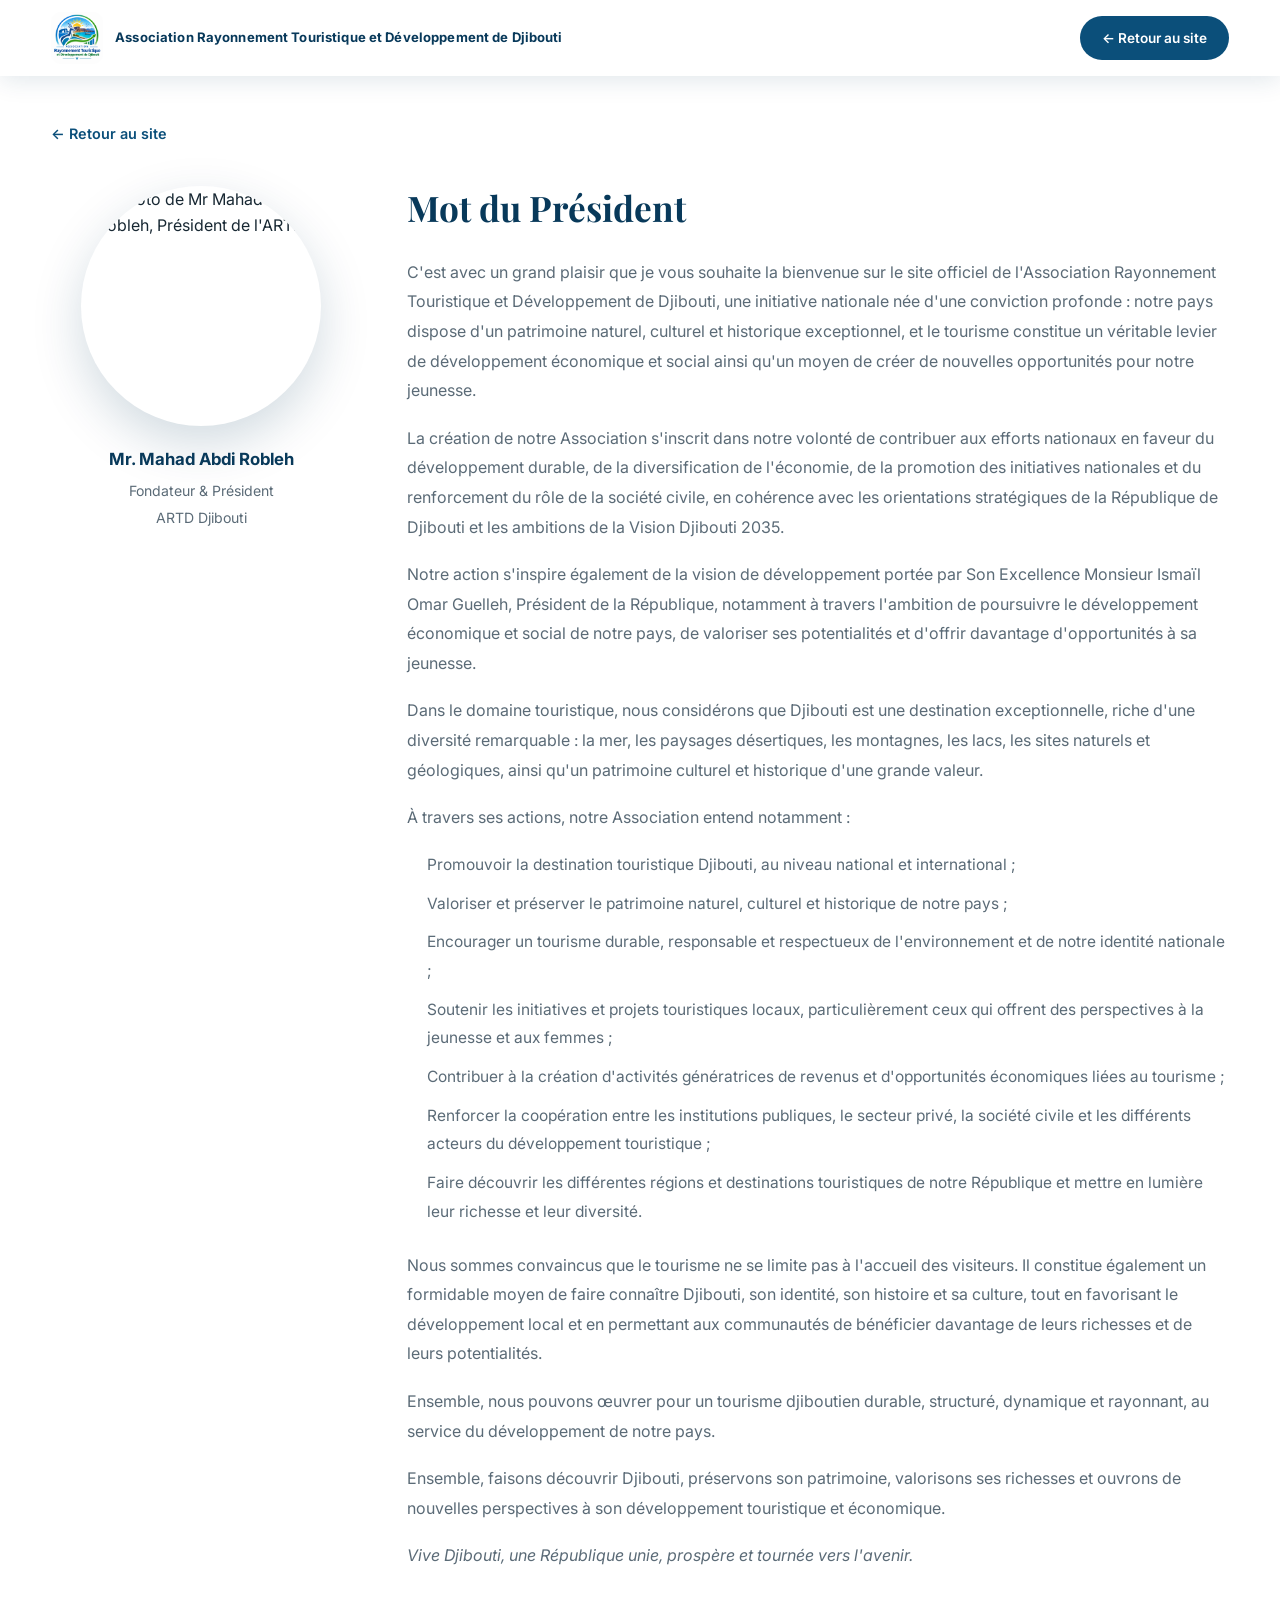
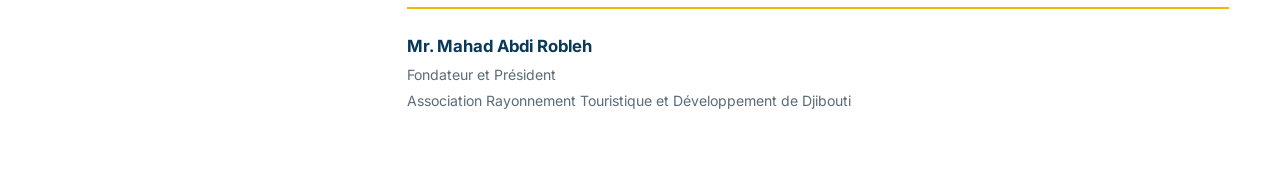
==== mot-du-directeur.html @ 903a3bfc "Create mot-du-directeur.html" ====
<!DOCTYPE html>
<html lang="fr">
<head>
  <meta charset="UTF-8">
  <meta name="viewport" content="width=device-width, initial-scale=1.0">
  <title>Mot du Directeur — ARTD Djibouti</title>
  <link rel="icon" type="image/png" href="assets/logo.png">
  <link rel="preconnect" href="https://fonts.googleapis.com">
  <link rel="preconnect" href="https://fonts.gstatic.com" crossorigin>
  <link href="https://fonts.googleapis.com/css2?family=Playfair+Display:wght@600;700&family=Inter:wght@400;500;600;700&display=swap" rel="stylesheet">
  <link rel="stylesheet" href="css/style.css">
  <style>
    .directeur-page{padding:120px 0 80px}
    .directeur-inner{display:grid;grid-template-columns:300px 1fr;gap:56px;align-items:start}
    .directeur-photo{position:sticky;top:100px;text-align:center}
    .directeur-photo img{width:240px;height:240px;object-fit:cover;border-radius:50%;box-shadow:0 18px 50px rgba(8,57,90,.18);margin:0 auto 20px}
    .directeur-photo strong{display:block;font-size:1.05rem;color:var(--blue-deep);margin-bottom:4px}
    .directeur-photo span{font-size:.88rem;color:var(--muted)}
    .directeur-content h1{font-size:clamp(1.6rem,3vw,2.2rem);color:var(--blue-deep);margin-bottom:28px}
    .directeur-content p{color:var(--muted);line-height:1.85;margin-bottom:18px;font-size:1rem}
    .directeur-content ul{margin:16px 0 24px 20px;color:var(--muted);line-height:1.85}
    .directeur-content ul li{margin-bottom:10px;font-size:.97rem}
    .directeur-signature{margin-top:36px;padding-top:24px;border-top:2px solid var(--gold)}
    .directeur-signature strong{display:block;font-size:1.05rem;color:var(--blue-deep)}
    .directeur-signature span{font-size:.88rem;color:var(--muted)}
    .back-btn{display:inline-flex;align-items:center;gap:8px;margin-bottom:40px;color:var(--blue);font-weight:600;font-size:.9rem}
    .back-btn:hover{color:var(--blue-deep)}
    @media(max-width:860px){
      .directeur-inner{grid-template-columns:1fr}
      .directeur-photo{position:static}
      .directeur-photo img{width:180px;height:180px}
    }
  </style>
</head>
<body>

  <header class="site-header scrolled">
    <div class="header-inner container">
      <a href="index.html" class="brand">
        <img src="assets/logo.png" alt="Logo ARTD" class="brand-logo">
        <span class="brand-text">
          <strong>Association Rayonnement Touristique et Développement de Djibouti</strong>
        </span>
      </a>
      <a href="index.html" class="btn btn-blue btn-header">← Retour au site</a>
    </div>
  </header>

  <main>
    <section class="directeur-page">
      <div class="container">
        <a href="index.html" class="back-btn">← Retour au site</a>
        <div class="directeur-inner">
          <aside class="directeur-photo">
            <img src="assets/img/directeur.jpg" alt="Photo de Mr Mahad Abdi Robleh, Président de l'ARTD">
            <strong>Mr. Mahad Abdi Robleh</strong>
            <span>Fondateur &amp; Président<br>ARTD Djibouti</span>
          </aside>
          <div class="directeur-content">
            <h1>Mot du Président</h1>
            <p>C'est avec un grand plaisir que je vous souhaite la bienvenue sur le site officiel de l'Association Rayonnement Touristique et Développement de Djibouti, une initiative nationale née d'une conviction profonde : notre pays dispose d'un patrimoine naturel, culturel et historique exceptionnel, et le tourisme constitue un véritable levier de développement économique et social ainsi qu'un moyen de créer de nouvelles opportunités pour notre jeunesse.</p>
            <p>La création de notre Association s'inscrit dans notre volonté de contribuer aux efforts nationaux en faveur du développement durable, de la diversification de l'économie, de la promotion des initiatives nationales et du renforcement du rôle de la société civile, en cohérence avec les orientations stratégiques de la République de Djibouti et les ambitions de la Vision Djibouti 2035.</p>
            <p>Notre action s'inspire également de la vision de développement portée par Son Excellence Monsieur Ismaïl Omar Guelleh, Président de la République, notamment à travers l'ambition de poursuivre le développement économique et social de notre pays, de valoriser ses potentialités et d'offrir davantage d'opportunités à sa jeunesse.</p>
            <p>Dans le domaine touristique, nous considérons que Djibouti est une destination exceptionnelle, riche d'une diversité remarquable : la mer, les paysages désertiques, les montagnes, les lacs, les sites naturels et géologiques, ainsi qu'un patrimoine culturel et historique d'une grande valeur.</p>
            <p>À travers ses actions, notre Association entend notamment :</p>
            <ul>
              <li>Promouvoir la destination touristique Djibouti, au niveau national et international ;</li>
              <li>Valoriser et préserver le patrimoine naturel, culturel et historique de notre pays ;</li>
              <li>Encourager un tourisme durable, responsable et respectueux de l'environnement et de notre identité nationale ;</li>
              <li>Soutenir les initiatives et projets touristiques locaux, particulièrement ceux qui offrent des perspectives à la jeunesse et aux femmes ;</li>
              <li>Contribuer à la création d'activités génératrices de revenus et d'opportunités économiques liées au tourisme ;</li>
              <li>Renforcer la coopération entre les institutions publiques, le secteur privé, la société civile et les différents acteurs du développement touristique ;</li>
              <li>Faire découvrir les différentes régions et destinations touristiques de notre République et mettre en lumière leur richesse et leur diversité.</li>
            </ul>
            <p>Nous sommes convaincus que le tourisme ne se limite pas à l'accueil des visiteurs. Il constitue également un formidable moyen de faire connaître Djibouti, son identité, son histoire et sa culture, tout en favorisant le développement local et en permettant aux communautés de bénéficier davantage de leurs richesses et de leurs potentialités.</p>
            <p>Ensemble, nous pouvons œuvrer pour un tourisme djiboutien durable, structuré, dynamique et rayonnant, au service du développement de notre pays.</p>
            <p>Ensemble, faisons découvrir Djibouti, préservons son patrimoine, valorisons ses richesses et ouvrons de nouvelles perspectives à son développement touristique et économique.</p>
            <p><em>Vive Djibouti, une République unie, prospère et tournée vers l'avenir.</em></p>
            <div class="directeur-signature">
              <strong>Mr. Mahad Abdi Robleh</strong>
              <span>Fondateur et Président<br>Association Rayonnement Touristique et Développement de Djibouti</span>
            </div>
          </div>
        </div>
      </div>
    </section>
  </main>

</body>
</html>
---- css/style.css ----
/* =========================================================
   ARTD Djibouti — Feuille de style principale
   Palette : Bleu (mer/ciel) · Vert (développement) · Or (rayonnement)
   ========================================================= */

:root{
  --blue-deep:#08395a;
  --blue:#0b4f7a;
  --blue-mid:#14608a;
  --blue-soft:#eaf3f9;
  --green:#2e8b57;
  --green-soft:#e9f6ef;
  --gold:#f2b705;
  --gold-deep:#d99e00;
  --ink:#182833;
  --muted:#5b6b77;
  --line:#e3eaf0;
  --bg:#ffffff;
  --bg-alt:#f5f9fb;
  --shadow:0 10px 30px rgba(8,57,90,.08);
  --shadow-lg:0 18px 50px rgba(8,57,90,.14);
  --radius:14px;
  --font-title:'Playfair Display',Georgia,serif;
  --font-body:'Inter','Segoe UI',system-ui,-apple-system,sans-serif;
}

*{margin:0;padding:0;box-sizing:border-box}
html{scroll-behavior:smooth;scroll-padding-top:90px}
body{font-family:var(--font-body);color:var(--ink);background:var(--bg);line-height:1.65;font-size:16px}
img{max-width:100%;display:block}
a{color:var(--blue);text-decoration:none}
ul{list-style:none}
.container{width:min(1180px,92%);margin:0 auto}

::selection{background:var(--gold);color:#fff}

/* ---------- Typo ---------- */
h1,h2,h3,h4{font-family:var(--font-title);color:var(--blue-deep);line-height:1.25}
.kicker{display:inline-block;font-size:.8rem;font-weight:700;letter-spacing:.14em;text-transform:uppercase;color:var(--green);margin-bottom:10px}
.section{padding:88px 0}
.section-alt{background:var(--bg-alt)}
.section-head{text-align:center;max-width:720px;margin:0 auto 52px}
.section-title{font-size:clamp(1.6rem,3.2vw,2.3rem);margin-bottom:14px}
.section-sub{color:var(--muted);font-size:1.02rem}

/* ---------- Boutons ---------- */
.btn{display:inline-flex;align-items:center;justify-content:center;gap:8px;padding:12px 26px;border-radius:999px;font-weight:600;font-size:.95rem;border:2px solid transparent;cursor:pointer;transition:all .25s ease;font-family:var(--font-body)}
.btn-gold{background:var(--gold);color:#3a2c00}
.btn-gold:hover{background:var(--gold-deep);transform:translateY(-2px);box-shadow:0 10px 24px rgba(242,183,5,.35)}
.btn-blue{background:var(--blue);color:#fff}
.btn-blue:hover{background:var(--blue-deep);transform:translateY(-2px);box-shadow:0 10px 24px rgba(11,79,122,.3)}
.btn-outline{background:rgba(255,255,255,.08);color:#fff;border-color:rgba(255,255,255,.7)}
.btn-outline:hover{background:#fff;color:var(--blue-deep)}
.btn-full{width:100%}
.btn-lg{padding:15px 34px;font-size:1rem}
.btn-header{padding:9px 20px;font-size:.85rem}
.btn-sm{padding:8px 18px;font-size:.83rem}

/* ---------- Header sticky ---------- */
.site-header{position:fixed;top:0;left:0;right:0;z-index:1000;background:#fff;transition:box-shadow .3s ease,background .3s ease}
.site-header.scrolled{box-shadow:0 4px 24px rgba(8,57,90,.12)}
.header-inner{display:flex;align-items:center;gap:20px;min-height:76px}
.brand{display:flex;align-items:center;gap:12px;margin-right:auto}
.brand-logo{width:52px;height:52px;object-fit:contain;border-radius:10px}
.brand-text{display:flex;flex-direction:column;line-height:1.15}
.brand-text strong{color:var(--blue-deep);font-size:1.02rem;letter-spacing:.02em}
.brand-text strong{color:var(--blue-deep);font-size:.82rem;letter-spacing:.01em;line-height:1.3}
.main-nav ul{display:flex;gap:2px}
.main-nav a{display:block;padding:10px 12px;font-size:.86rem;font-weight:500;color:var(--muted);border-radius:8px;transition:color .2s,background .2s}
.main-nav a:hover{color:var(--blue)}
.nav-link.active{color:var(--blue);font-weight:600}
.site-header.scrolled .nav-link.active{box-shadow:inset 0 -2px 0 var(--gold)}

.nav-toggle{display:none;flex-direction:column;gap:5px;background:none;border:0;cursor:pointer;padding:6px}
.nav-toggle span{width:26px;height:2.5px;background:var(--blue-deep);border-radius:2px;transition:all .3s}
.nav-toggle.open span:nth-child(1){transform:translateY(7.5px) rotate(45deg)}
.nav-toggle.open span:nth-child(2){opacity:0}
.nav-toggle.open span:nth-child(3){transform:translateY(-7.5px) rotate(-45deg)}

/* ---------- Hero ---------- */
.hero{position:relative;min-height:92vh;display:flex;align-items:center;justify-content:center;text-align:center;overflow:hidden;color:#fff}
.hero-bg{position:absolute;inset:0;background:url("../img/photos/hero.jpg") center/cover no-repeat;transform:scale(1.05);animation:heroZoom 18s ease-in-out infinite alternate}
@keyframes heroZoom{from{transform:scale(1.05)}to{transform:scale(1.14)}}
.hero-overlay{position:absolute;inset:0;background:linear-gradient(180deg,rgba(8,40,60,.72) 0%,rgba(8,40,60,.45) 45%,rgba(8,57,90,.78) 100%)}
.hero-content{position:relative;z-index:2;padding:140px 0 80px}
.hero-badge{display:inline-block;padding:7px 18px;border:1px solid rgba(255,255,255,.45);border-radius:999px;font-size:.78rem;letter-spacing:.18em;text-transform:uppercase;background:rgba(255,255,255,.08);backdrop-filter:blur(4px);margin-bottom:26px}
.hero h1{color:#fff;font-size:clamp(1.7rem,4.6vw,3.3rem);max-width:19ch;margin:0 auto 22px;text-shadow:0 4px 30px rgba(0,0,0,.35)}
.hero-slogan{font-size:clamp(1rem,2.2vw,1.3rem);color:#f4f0e2;font-style:italic;max-width:46ch;margin:0 auto 38px;font-family:var(--font-title)}
.hero-actions{display:flex;gap:16px;justify-content:center;flex-wrap:wrap}
.hero-scroll{position:absolute;left:50%;bottom:26px;transform:translateX(-50%);color:#fff;font-size:1.3rem;opacity:.8;animation:bounce 2s infinite;z-index:2}
@keyframes bounce{0%,100%{transform:translate(-50%,0)}50%{transform:translate(-50%,8px)}}

/* ---------- Grilles & cartes ---------- */
.grid{display:grid;gap:26px}
.grid-2{grid-template-columns:repeat(2,1fr)}
.grid-3{grid-template-columns:repeat(3,1fr)}
.grid-4{grid-template-columns:repeat(4,1fr)}

.card{background:#fff;border:1px solid var(--line);border-radius:var(--radius);box-shadow:var(--shadow);transition:transform .3s ease,box-shadow .3s ease;overflow:hidden}
.card:hover{transform:translateY(-6px);box-shadow:var(--shadow-lg)}

/* Piliers */
.pilier-card{padding:30px 26px;text-align:left}
.pilier-card .ic{font-size:1.9rem;width:62px;height:62px;display:flex;align-items:center;justify-content:center;border-radius:16px;background:var(--blue-soft);margin-bottom:18px}
.pilier-card:nth-child(2n) .ic{background:var(--green-soft)}
.pilier-card:nth-child(3n) .ic{background:#fdf5d8}
.pilier-card h3{font-size:1.08rem;margin-bottom:10px;font-family:var(--font-body);font-weight:700;color:var(--blue-deep)}
.pilier-card p{color:var(--muted);font-size:.92rem}

/* Missions */
.mission-card{padding:0;text-align:left;position:relative;overflow:hidden;display:flex;flex-direction:column}
.mission-card::after{content:"";position:absolute;left:0;bottom:0;width:100%;height:3px;background:linear-gradient(90deg,var(--blue),var(--green),var(--gold));transform:scaleX(0);transform-origin:left;transition:transform .35s ease}
.mission-card:hover::after{transform:scaleX(1)}
.mission-img{width:100%;aspect-ratio:16/10;object-fit:cover;display:block}
.mission-body{padding:20px 22px 24px;flex:1;display:flex;flex-direction:column}
.mission-body h3{font-size:1rem;font-family:var(--font-body);font-weight:700;color:var(--blue-deep);margin-bottom:8px}
.mission-body p{color:var(--muted);font-size:.88rem;flex:1}

/* Qui sommes-nous */
.about-grid{align-items:center}
.about-media{position:relative}
.about-img{border-radius:var(--radius);box-shadow:var(--shadow-lg);width:100%;aspect-ratio:4/3;object-fit:cover}
.about-badge{position:absolute;left:22px;bottom:-26px;background:#fff;border-radius:12px;box-shadow:var(--shadow-lg);display:flex;align-items:center;gap:14px;padding:14px 20px;max-width:calc(100% - 44px)}
.about-badge img{width:44px;height:44px;object-fit:contain}
.about-badge strong{display:block;font-size:.9rem;color:var(--blue-deep)}
.about-badge span{font-size:.78rem;color:var(--muted)}
.about-text .section-title{text-align:left;margin-bottom:16px}
.about-text p{color:var(--muted);margin-bottom:14px}
.stats{display:flex;gap:26px;margin:26px 0 30px;flex-wrap:wrap}
.stat b{display:block;font-size:1.7rem;font-family:var(--font-title);color:var(--green)}
.stat span{font-size:.82rem;color:var(--muted)}

/* Destinations */
.dest-card{display:flex;flex-direction:column}
.dest-card img{aspect-ratio:16/10;object-fit:cover;width:100%}
.dest-body{padding:22px 22px 24px;flex:1;display:flex;flex-direction:column}
.dest-body h3{font-size:1.12rem;margin-bottom:8px}
.dest-body p{color:var(--muted);font-size:.9rem;margin-bottom:16px;flex:1}

/* Bandeau patrimoine */
.patrimoine-band{background:linear-gradient(160deg,var(--blue-deep) 0%,var(--blue) 55%,#0d5a48 100%)}
.patrimoine-card{background:rgba(255,255,255,.07);border:1px solid rgba(255,255,255,.16);backdrop-filter:blur(6px);padding:28px 24px;border-radius:var(--radius);transition:transform .3s ease,background .3s ease}
.patrimoine-card:hover{transform:translateY(-6px);background:rgba(255,255,255,.13)}
.patrimoine-card .ic{font-size:1.7rem;margin-bottom:12px}
.patrimoine-card h3{color:#fff;font-size:1.02rem;font-family:var(--font-body);font-weight:700;margin-bottom:8px}
.patrimoine-card p{color:#cfe0ec;font-size:.88rem}

/* Projets */
.projet-card{display:flex;flex-direction:column}
.projet-card img{aspect-ratio:16/9;object-fit:cover;width:100%}
.projet-body{padding:22px;flex:1;display:flex;flex-direction:column}
.projet-meta{display:flex;flex-wrap:wrap;gap:8px;margin-bottom:12px}
.chip{display:inline-block;font-size:.72rem;font-weight:600;padding:4px 12px;border-radius:999px;background:var(--blue-soft);color:var(--blue)}
.chip.vert{background:var(--green-soft);color:#1e6b41}
.chip.or{background:#fdf3d3;color:#8a6c00}
.projet-body h3{font-size:1.05rem;margin-bottom:10px}
.projet-body p{color:var(--muted);font-size:.89rem;margin-bottom:12px;flex:1}
.projet-detail{font-size:.82rem;color:var(--muted);border-top:1px solid var(--line);padding-top:12px;margin-top:auto}
.projet-detail b{color:var(--blue-deep)}

/* Actualités */
.actu-card{display:flex;flex-direction:column}
.actu-card img{aspect-ratio:16/9;object-fit:cover;width:100%}
.actu-body{padding:22px;flex:1;display:flex;flex-direction:column}
.actu-date{font-size:.78rem;color:var(--gold-deep);font-weight:600;text-transform:uppercase;letter-spacing:.06em;margin-bottom:8px}
.actu-body h3{font-size:1.05rem;margin-bottom:10px}
.actu-body p{color:var(--muted);font-size:.9rem;margin-bottom:16px;flex:1}
.actu-video{width:100%;aspect-ratio:16/9;display:block;background:#000;object-fit:cover;min-height:180px}

/* Galerie */
.filter-bar{display:flex;flex-wrap:wrap;justify-content:center;gap:10px;margin-bottom:36px}
.filter-btn{padding:9px 20px;border-radius:999px;border:1.5px solid var(--line);background:#fff;color:var(--muted);font-weight:600;font-size:.83rem;cursor:pointer;transition:all .25s}
.filter-btn:hover{border-color:var(--blue);color:var(--blue)}
.filter-btn.active{background:var(--blue);border-color:var(--blue);color:#fff}
.galerie-grid{display:grid;grid-template-columns:repeat(4,1fr);gap:16px}
.galerie-item{position:relative;border-radius:12px;overflow:hidden;cursor:pointer;aspect-ratio:4/3}
.galerie-item img{width:100%;height:100%;object-fit:cover;transition:transform .45s ease}
.galerie-item:hover img{transform:scale(1.08)}
.galerie-item figcaption{position:absolute;inset:auto 0 0 0;padding:26px 14px 12px;background:linear-gradient(transparent,rgba(8,40,60,.85));color:#fff;font-size:.83rem;font-weight:600;opacity:0;transition:opacity .3s}
.galerie-item:hover figcaption{opacity:1}
.galerie-item.hidden{display:none}

/* Vidéos */
.video-card{padding:26px;position:relative}
.video-card .play{width:56px;height:56px;border-radius:50%;background:var(--gold);color:#3a2c00;display:flex;align-items:center;justify-content:center;font-size:1.2rem;margin-bottom:16px;box-shadow:0 8px 20px rgba(242,183,5,.4)}
.video-card h3{font-size:1rem;font-family:var(--font-body);font-weight:700}
.video-card p{color:var(--muted);font-size:.87rem;margin-top:6px}

/* Partenaires */
.partenaires-grid{display:grid;grid-template-columns:repeat(4,1fr);gap:18px}
.partenaire{background:#fff;border:1px solid var(--line);border-radius:12px;padding:26px 16px;text-align:center;box-shadow:0 4px 14px rgba(8,57,90,.05);transition:transform .25s,box-shadow .25s}
.partenaire:hover{transform:translateY(-4px);box-shadow:var(--shadow)}
.partenaire img{width:64px;height:64px;object-fit:contain;margin:0 auto 12px}
.partenaire .ph{width:64px;height:64px;margin:0 auto 12px;border-radius:50%;background:linear-gradient(135deg,var(--blue-soft),var(--green-soft));display:flex;align-items:center;justify-content:center;color:var(--blue);font-family:var(--font-title);font-weight:700;font-size:1.25rem}
.partenaire span{font-size:.85rem;font-weight:600;color:var(--blue-deep)}

/* Contact */
.contact-grid{display:grid;grid-template-columns:1fr 1.25fr;gap:30px;margin-bottom:30px}
.contact-info{background:linear-gradient(165deg,var(--blue-deep),var(--blue-mid));border-radius:var(--radius);padding:36px 30px;color:#dcebf5}
.contact-info h3{color:#fff;font-family:var(--font-body);font-size:1.15rem;margin-bottom:22px}
.contact-info strong{color:#fff}
.ci-item{display:flex;gap:14px;margin-bottom:20px;align-items:flex-start;font-size:.92rem}
.ci-item .ic{flex:0 0 38px;height:38px;border-radius:10px;background:rgba(255,255,255,.12);display:flex;align-items:center;justify-content:center;font-size:1.05rem}
.contact-form-card{background:#fff;border:1px solid var(--line);border-radius:var(--radius);box-shadow:var(--shadow);padding:34px 32px}
.contact-form-card h3{font-family:var(--font-body);font-size:1.15rem;margin-bottom:20px}
.form-row{display:grid;grid-template-columns:1fr 1fr;gap:16px}
.form-group{margin-bottom:16px}
.form-group label{display:block;font-size:.82rem;font-weight:600;color:var(--blue-deep);margin-bottom:6px}
.form-group input,.form-group textarea{width:100%;padding:12px 14px;border:1.5px solid var(--line);border-radius:10px;font-family:var(--font-body);font-size:.92rem;color:var(--ink);transition:border-color .2s,box-shadow .2s;background:#fbfdfe}
.form-group input:focus,.form-group textarea:focus{outline:none;border-color:var(--blue);box-shadow:0 0 0 3px rgba(20,96,138,.12)}
.form-note{margin-top:14px;font-size:.85rem;font-weight:600}
.form-note.ok{color:var(--green)}
.form-note.err{color:#c0392b}
.map-card{border-radius:var(--radius);overflow:hidden;box-shadow:var(--shadow);border:1px solid var(--line)}
.map-card iframe{width:100%;height:380px;border:0;display:block}

/* ---------- Footer ---------- */
.site-footer{background:var(--blue-deep);color:#c9d9e6;padding:64px 0 0}
.footer-grid{display:grid;grid-template-columns:1.4fr 1fr 1fr 1fr;gap:36px;padding-bottom:44px}
.footer-brand .footer-logo{width:64px;height:64px;object-fit:contain;background:#fff;border-radius:12px;padding:6px;margin-bottom:16px}
.footer-brand strong{display:block;color:#fff;font-size:.95rem;line-height:1.4;margin-bottom:10px}
.footer-brand p{font-size:.86rem;color:#9db4c6}
.footer-col h4{color:#fff;font-family:var(--font-body);font-size:.9rem;letter-spacing:.08em;text-transform:uppercase;margin-bottom:16px}
.footer-col ul li{margin-bottom:9px}
.footer-col ul a{color:#c9d9e6;font-size:.88rem;transition:color .2s}
.footer-col ul a:hover{color:var(--gold)}
.footer-contact-item{font-size:.88rem;margin-bottom:10px;display:flex;gap:10px}
.footer-contact-item .ic{flex:0 0 auto}
.social-row{display:flex;gap:10px;flex-wrap:wrap}
.social-row a{width:40px;height:40px;border-radius:10px;background:rgba(255,255,255,.09);display:flex;align-items:center;justify-content:center;transition:background .25s,transform .25s}
.social-row a:hover{background:var(--gold);transform:translateY(-3px)}
.social-row svg{width:18px;height:18px;fill:#fff}
.social-row a:hover svg{fill:#3a2c00}
.footer-bottom{border-top:1px solid rgba(255,255,255,.12);padding:20px 0}
.footer-bottom p{color:#9db4c6;font-size:.83rem;text-align:center}

/* ---------- Lightbox ---------- */
.lightbox{position:fixed;inset:0;background:rgba(5,25,40,.92);z-index:2000;display:flex;align-items:center;justify-content:center;opacity:0;pointer-events:none;transition:opacity .3s}
.lightbox.open{opacity:1;pointer-events:auto}
.lightbox figure{max-width:min(920px,90vw);text-align:center}
.lightbox img{max-width:100%;max-height:78vh;border-radius:10px;box-shadow:0 30px 80px rgba(0,0,0,.5);margin:0 auto}
.lightbox figcaption{color:#dcebf5;margin-top:14px;font-size:.9rem}
.lightbox-close{position:absolute;top:18px;right:26px;font-size:2.2rem;color:#fff;background:none;border:0;cursor:pointer;line-height:1}

/* ---------- Animations reveal ---------- */
.reveal{opacity:0;transform:translateY(26px);transition:opacity .7s ease,transform .7s ease}
.reveal.visible{opacity:1;transform:none}
@media (prefers-reduced-motion:reduce){
  .reveal{opacity:1;transform:none;transition:none}
  .hero-bg{animation:none}
  html{scroll-behavior:auto}
}

/* ---------- Bandeau langues (préparé) ---------- */
.lang-switch{display:none;gap:6px;font-size:.78rem}
.lang-switch a{padding:6px 10px;border-radius:8px;color:var(--muted);font-weight:600}
.lang-switch a.active{background:var(--blue-soft);color:var(--blue)}

/* ============ RESPONSIVE ============ */
@media (max-width:1024px){
  .grid-4{grid-template-columns:repeat(2,1fr)}
  .galerie-grid{grid-template-columns:repeat(3,1fr)}
  .partenaires-grid{grid-template-columns:repeat(3,1fr)}
  .footer-grid{grid-template-columns:repeat(2,1fr)}
}
@media (max-width:860px){
  .section{padding:64px 0}
  .btn-header{display:none}
  .nav-toggle{display:flex}
  .main-nav{position:fixed;top:76px;right:0;width:min(320px,84vw);background:#fff;box-shadow:-10px 20px 40px rgba(8,57,90,.18);border-radius:0 0 0 18px;padding:18px;transform:translateX(110%);transition:transform .35s ease;z-index:999;max-height:calc(100vh - 76px);overflow:auto}
  .main-nav.open{transform:translateX(0)}
  .main-nav ul{flex-direction:column;gap:2px}
  .main-nav a{padding:13px 14px;font-size:1rem}
  .grid-2,.grid-3,.contact-grid{grid-template-columns:1fr}
  .about-grid{gap:44px}
  .hero{min-height:88vh}
}
@media (max-width:600px){
  .grid-4{grid-template-columns:1fr}
  .galerie-grid{grid-template-columns:repeat(2,1fr)}
  .partenaires-grid{grid-template-columns:repeat(2,1fr)}
  .footer-grid{grid-template-columns:1fr;gap:28px}
  .form-row{grid-template-columns:1fr}
  .stats{gap:18px}
  .brand-text strong{font-size:.68rem;max-width:180px;display:block}
  .hero h1{font-size:1.45rem}
  .hero-actions .btn{width:100%;max-width:320px}
  .about-badge{position:static;margin-top:14px;max-width:100%}
  .about-media{margin-bottom:8px}
}
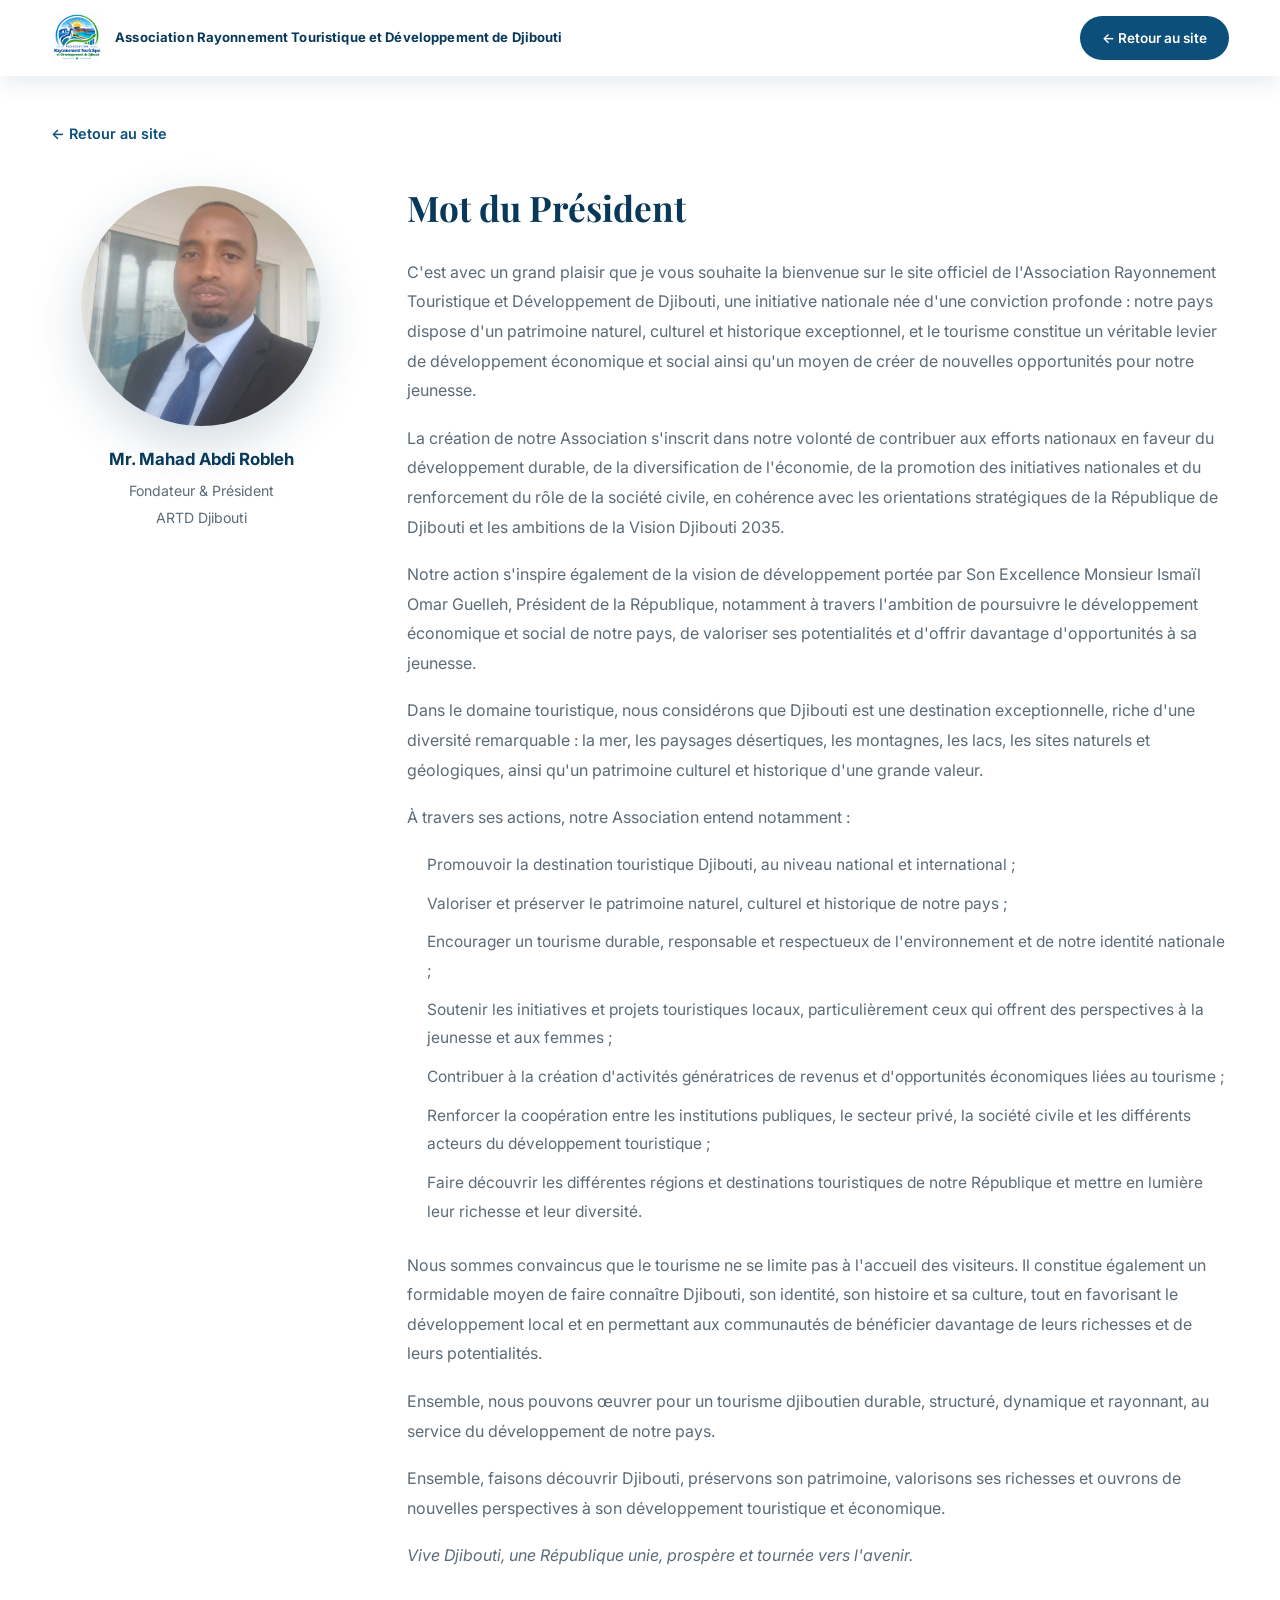
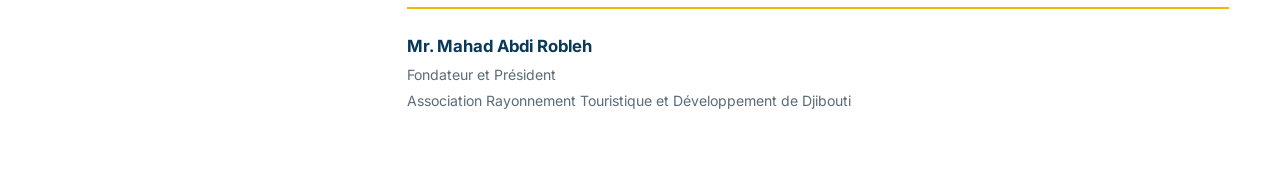
==== commit d21277bd: "Update mot-du-directeur.html" ====
--- a/mot-du-directeur.html
+++ b/mot-du-directeur.html
@@ -52,7 +52,7 @@
         <a href="index.html" class="back-btn">← Retour au site</a>
         <div class="directeur-inner">
           <aside class="directeur-photo">
-            <img src="assets/img/directeur.jpg" alt="Photo de Mr Mahad Abdi Robleh, Président de l'ARTD">
+            <img src="assets/img/directeur.jpeg" alt="Photo de Mr Mahad Abdi Robleh, Président de l'ARTD">
             <strong>Mr. Mahad Abdi Robleh</strong>
             <span>Fondateur &amp; Président<br>ARTD Djibouti</span>
           </aside>
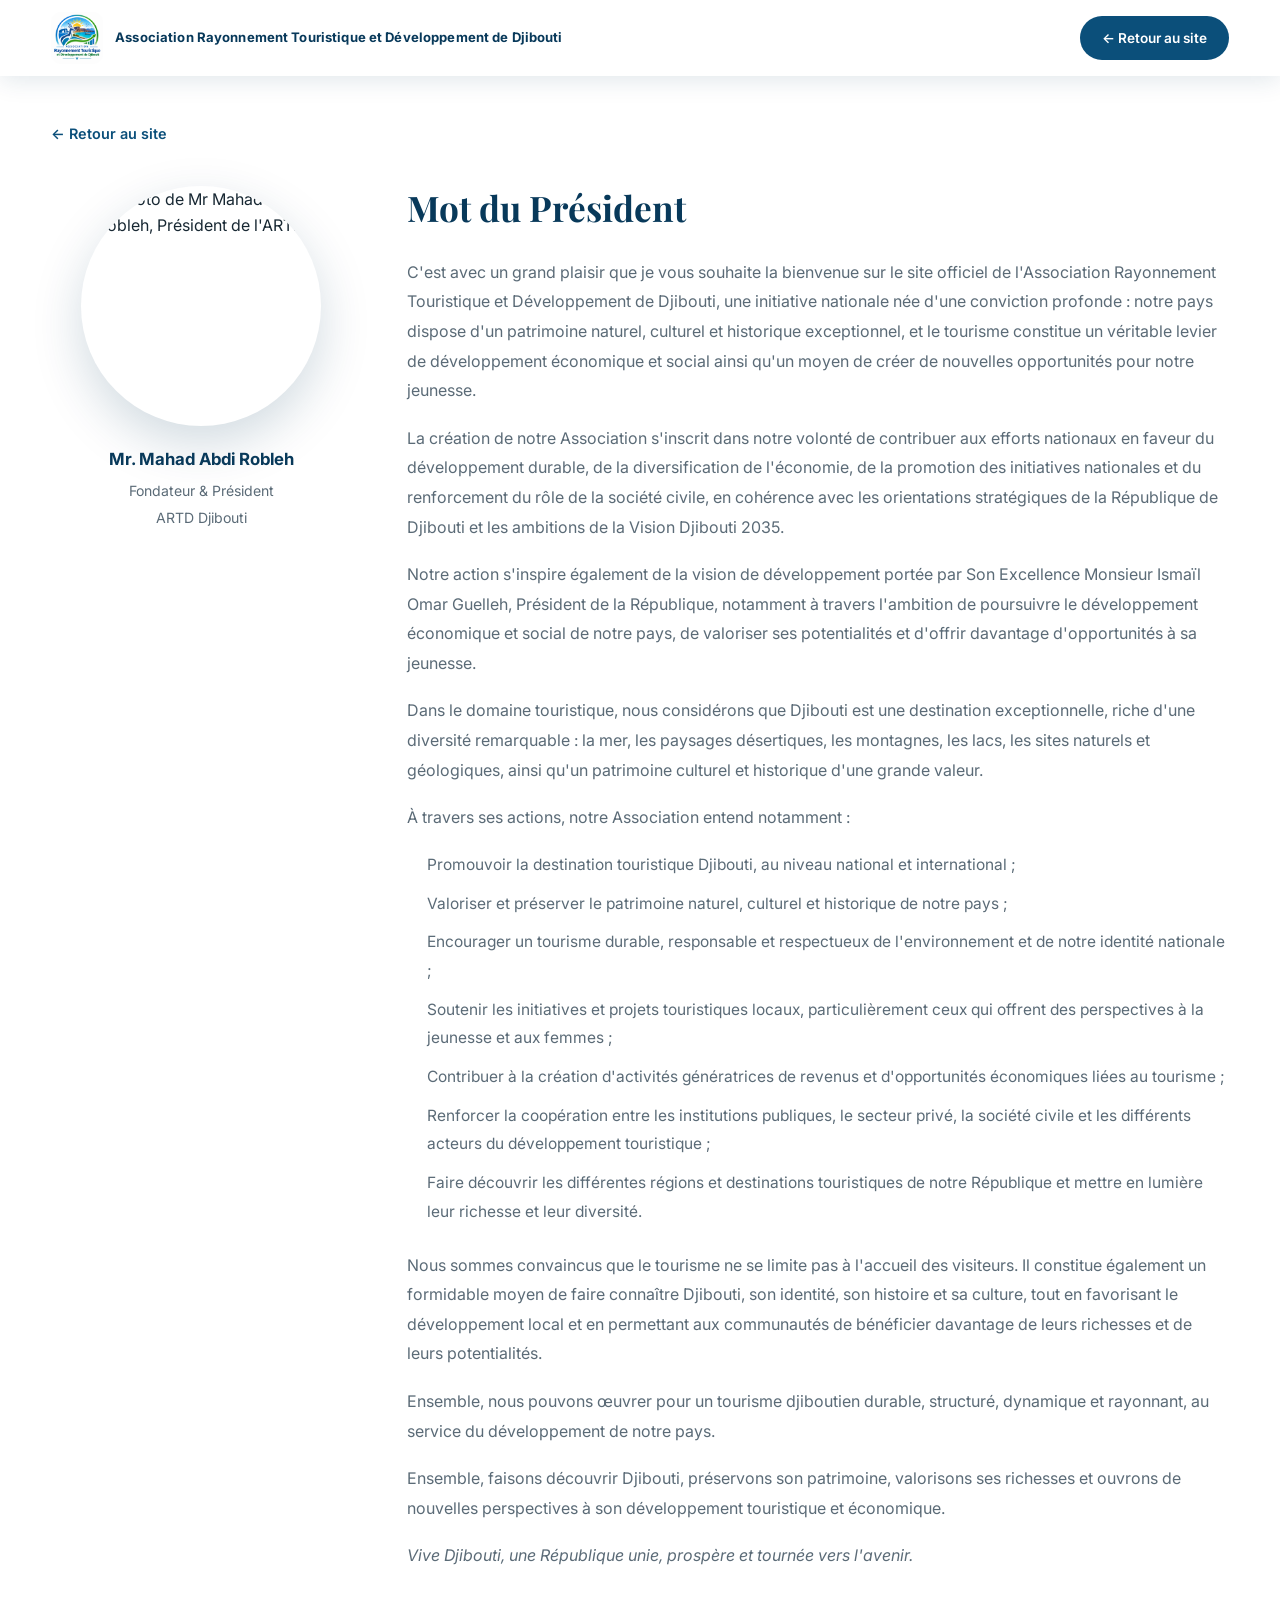
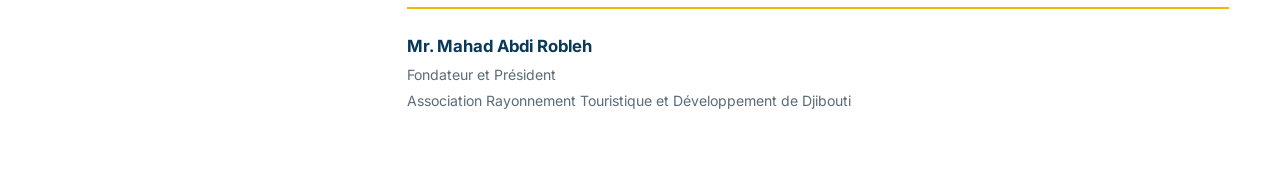
==== commit e6957764: "Update mot-du-directeur.html" ====
--- a/mot-du-directeur.html
+++ b/mot-du-directeur.html
@@ -52,7 +52,7 @@
         <a href="index.html" class="back-btn">← Retour au site</a>
         <div class="directeur-inner">
           <aside class="directeur-photo">
-            <img src="assets/img/directeur.jpeg" alt="Photo de Mr Mahad Abdi Robleh, Président de l'ARTD">
+            <img src="assets/img/directeur.jpg" alt="Photo de Mr Mahad Abdi Robleh, Président de l'ARTD">
             <strong>Mr. Mahad Abdi Robleh</strong>
             <span>Fondateur &amp; Président<br>ARTD Djibouti</span>
           </aside>
